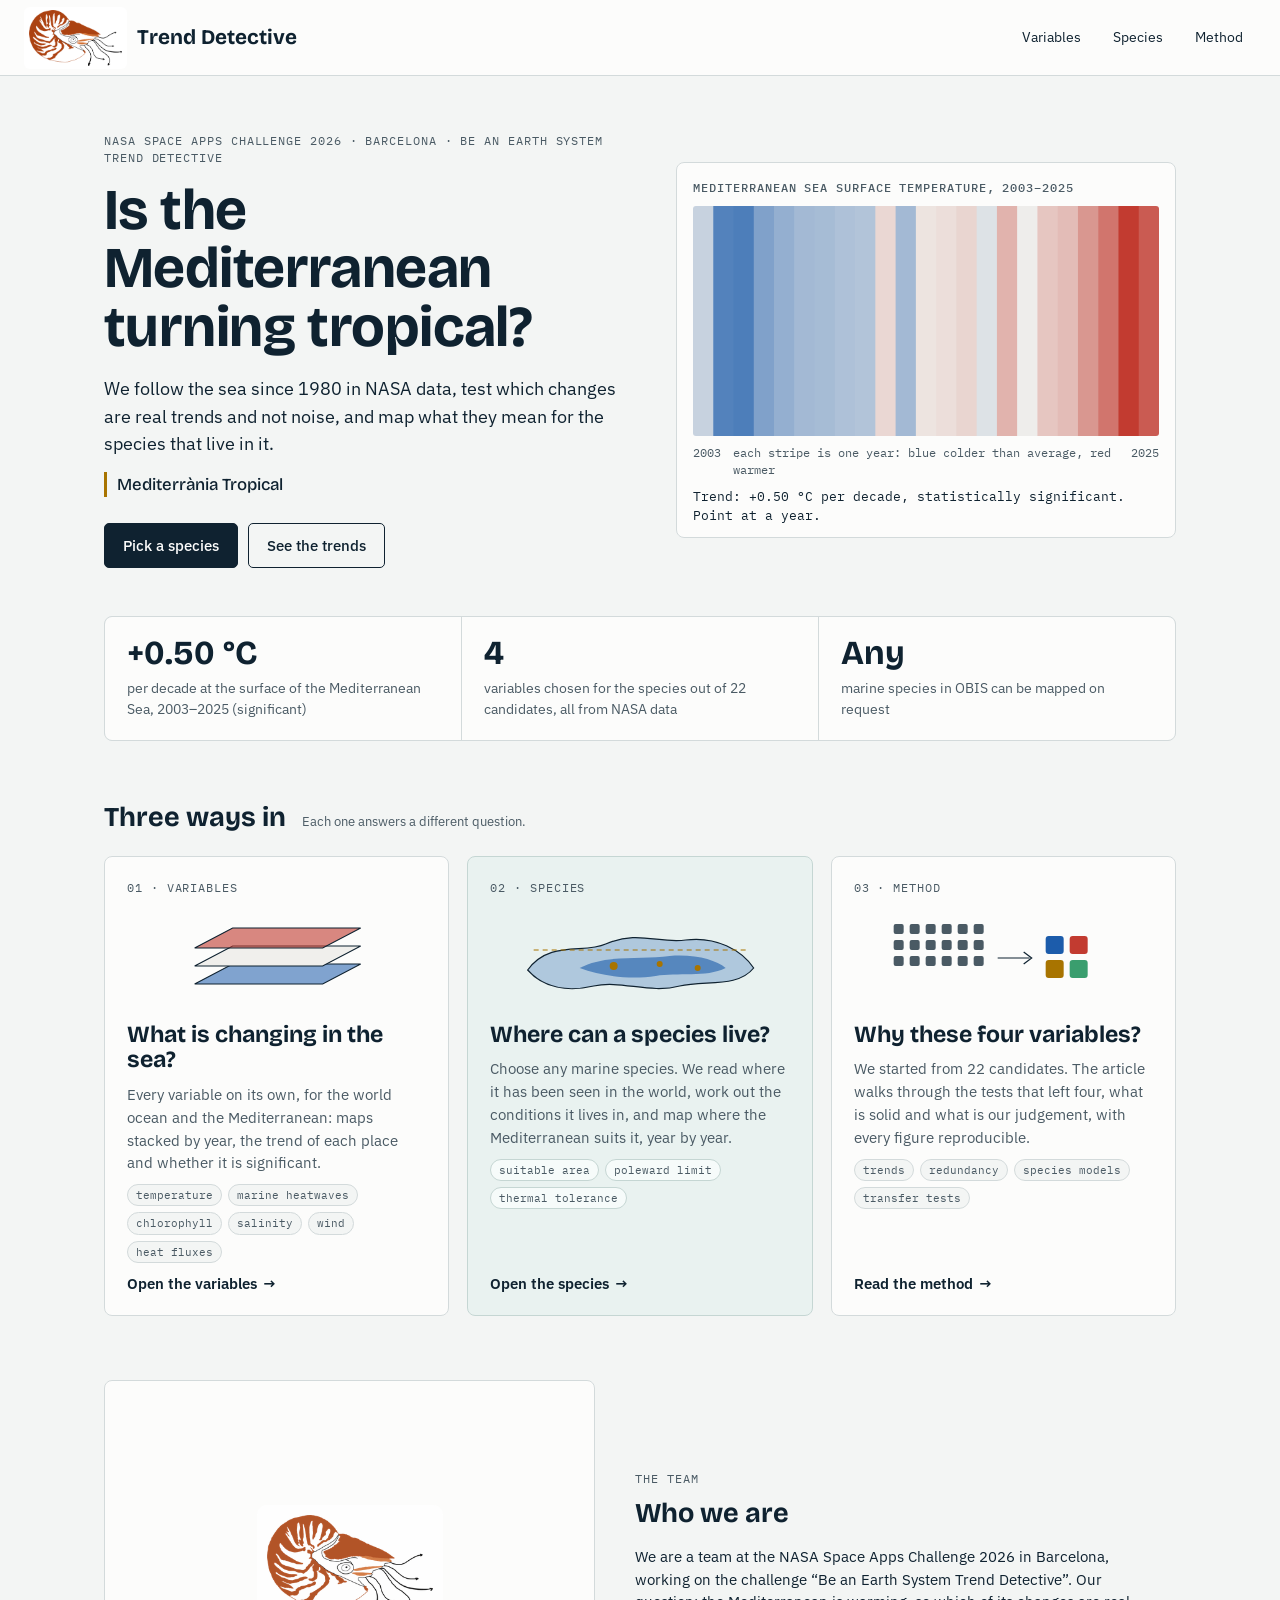
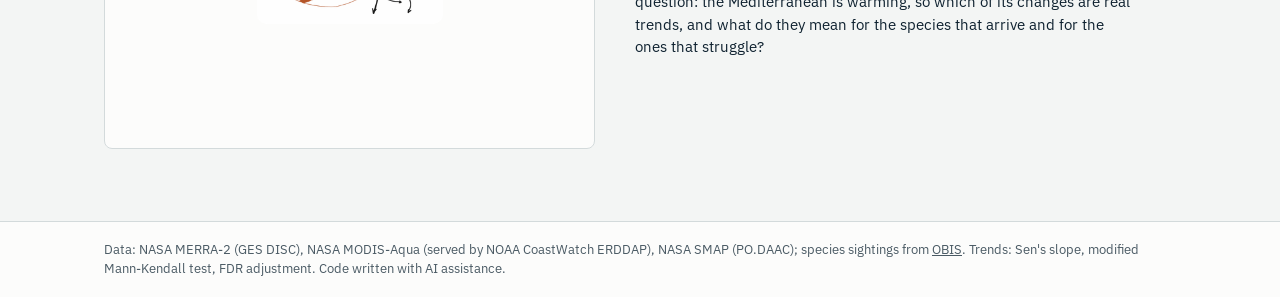
==== trend-detective/index.html @ b484ebc8 "Merge main into species-views-milos (integration of the three lines of work) - Keeps everything from" ====
<!DOCTYPE html>
<html lang="en">
<head>
<meta charset="utf-8">
<meta name="viewport" content="width=device-width, initial-scale=1">
<title>Trend Detective · Is the Mediterranean turning tropical?</title>
<meta name="description" content="How the Mediterranean Sea has changed since 1980 in NASA data, and what it means for the species that live in it. NASA Space Apps Challenge 2026, Barcelona.">
<script>
  // Old links pointed at this address for the explorer (#species, ?datos=...): send them on.
  if (location.hash === "#species" || /[?&](datos|especie)=/.test(location.search)) location.replace("explore.html" + location.search + location.hash);
</script>
<link rel="preconnect" href="https://fonts.googleapis.com">
<link href="https://fonts.googleapis.com/css2?family=Bricolage+Grotesque:opsz,wght@12..96,500;12..96,700&family=IBM+Plex+Sans:wght@400;500;600&family=IBM+Plex+Mono:wght@400;500&display=swap" rel="stylesheet">
<link rel="stylesheet" href="style.css?v=5">
<link rel="stylesheet" href="site.css?v=2">
</head>
<body class="doc">
<header class="top">
  <a class="logo" href="index.html"><img class="logo-img" src="logo.png" alt="Team logo: a nautilus"><span class="logo-name">Trend Detective</span></a>
  <nav aria-label="Sections">
    <a href="explore.html">Variables</a>
    <a href="explore.html#species">Species</a>
    <a href="method.html">Method</a>
  </nav>
</header>

<main class="wrap">
  <section class="hero">
    <div>
      <p class="kicker rise">NASA Space Apps Challenge 2026 · Barcelona · Be an Earth System Trend Detective</p>
      <h1 class="rise d1">Is the Mediterranean turning tropical?</h1>
      <p class="lead rise d2">We follow the sea since 1980 in NASA data, test which changes are real trends and not noise, and map what they mean for the species that live in it.</p>
      <p class="project rise d3">Mediterrània Tropical</p>
      <div class="cta rise d4">
        <a class="btn solid" href="explore.html#species">Pick a species</a>
        <a class="btn" href="explore.html">See the trends</a>
      </div>
    </div>
    <figure class="stripes rise d2">
      <h2 id="stripes-title">Mediterranean surface temperature, year by year</h2>
      <canvas id="stripes" aria-label="One stripe per year, coloured by how warm the Mediterranean surface was"></canvas>
      <figcaption><span id="stripes-from">&nbsp;</span><span>each stripe is one year: blue colder than average, red warmer</span><span id="stripes-to">&nbsp;</span></figcaption>
      <p class="read" id="stripes-read">&nbsp;</p>
    </figure>
  </section>

  <section class="facts" aria-label="Key numbers">
    <div class="fact-tile rise d1"><b id="fact-trend">–</b><span id="fact-trend-text">sea surface temperature</span></div>
    <div class="fact-tile rise d2"><b id="fact-vars">4</b><span id="fact-vars-text">variables chosen for the species, all from NASA data</span></div>
    <div class="fact-tile rise d3"><b id="fact-species">–</b><span id="fact-species-text">species mapped so far; ask for any other</span></div>
  </section>

  <div class="section-head"><h2>Three ways in</h2><p class="fact dim">Each one answers a different question.</p></div>
  <section class="portals">
    <a class="portal" href="explore.html">
      <span class="n">01 · VARIABLES</span>
      <svg viewBox="0 0 260 96" aria-hidden="true">
        <g fill="none" stroke="var(--ink)" stroke-width="1.2">
          <path class="layer l3" d="M48 74 L176 74 L214 54 L86 54 Z" fill="var(--neg)" fill-opacity=".55"/>
          <path class="layer l2" d="M48 56 L176 56 L214 36 L86 36 Z" fill="var(--mid)"/>
          <path class="layer l1" d="M48 38 L176 38 L214 18 L86 18 Z" fill="var(--pos)" fill-opacity=".6"/>
        </g>
      </svg>
      <h3>What is changing in the sea?</h3>
      <p>Every variable on its own, for the world ocean and the Mediterranean: maps stacked by year, the trend of each place and whether it is significant.</p>
      <ul><li>temperature</li><li>marine heatwaves</li><li>chlorophyll</li><li>salinity</li><li>wind</li><li>heat fluxes</li></ul>
      <span class="go">Open the variables</span>
    </a>
    <a class="portal species" href="explore.html#species">
      <span class="n">02 · SPECIES</span>
      <svg viewBox="0 0 260 96" aria-hidden="true">
        <path d="M18 60 C40 30 74 44 96 34 C128 20 150 34 176 30 C206 26 232 40 244 58 C228 78 196 70 170 76 C140 84 112 70 84 76 C58 82 34 78 18 60 Z" fill="var(--neg)" fill-opacity=".28" stroke="var(--ink)" stroke-width="1.2"/>
        <path d="M70 58 C96 44 132 50 160 46 C186 44 206 50 216 58 C196 68 168 62 146 66 C120 70 92 66 70 58 Z" fill="var(--neg)" fill-opacity=".6"/>
        <g fill="var(--probe)"><circle class="pulse" cx="104" cy="56" r="4"/><circle cx="150" cy="54" r="3"/><circle cx="188" cy="58" r="3"/></g>
        <path d="M24 40 L236 40" stroke="var(--probe)" stroke-width="1.2" stroke-dasharray="5 4"/>
      </svg>
      <h3>Where can a species live?</h3>
      <p>Choose any marine species. We read where it has been seen in the world, work out the conditions it lives in, and map where the Mediterranean suits it, year by year.</p>
      <ul><li>suitable area</li><li>poleward limit</li><li>thermal tolerance</li></ul>
      <span class="go">Open the species</span>
    </a>
    <a class="portal" href="method.html">
      <span class="n">03 · METHOD</span>
      <svg viewBox="0 0 260 96" aria-hidden="true">
        <g fill="var(--ink-2)">
          <g class="drop"><rect x="20" y="14" width="10" height="10" rx="2"/><rect x="36" y="14" width="10" height="10" rx="2"/><rect x="52" y="14" width="10" height="10" rx="2"/><rect x="68" y="14" width="10" height="10" rx="2"/><rect x="84" y="14" width="10" height="10" rx="2"/><rect x="100" y="14" width="10" height="10" rx="2"/>
          <rect x="20" y="30" width="10" height="10" rx="2"/><rect x="36" y="30" width="10" height="10" rx="2"/><rect x="52" y="30" width="10" height="10" rx="2"/><rect x="68" y="30" width="10" height="10" rx="2"/><rect x="84" y="30" width="10" height="10" rx="2"/><rect x="100" y="30" width="10" height="10" rx="2"/>
          <rect x="20" y="46" width="10" height="10" rx="2"/><rect x="36" y="46" width="10" height="10" rx="2"/><rect x="52" y="46" width="10" height="10" rx="2"/><rect x="68" y="46" width="10" height="10" rx="2"/><rect x="84" y="46" width="10" height="10" rx="2"/><rect x="100" y="46" width="10" height="10" rx="2"/></g>
        </g>
        <path d="M124 48 L156 48" stroke="var(--ink)" stroke-width="1.2" fill="none"/><path d="M150 42 L158 48 L150 54" stroke="var(--ink)" stroke-width="1.2" fill="none"/>
        <g><rect x="172" y="26" width="18" height="18" rx="3" fill="var(--neg)"/><rect x="196" y="26" width="18" height="18" rx="3" fill="var(--pos)"/><rect x="172" y="50" width="18" height="18" rx="3" fill="var(--probe)"/><rect x="196" y="50" width="18" height="18" rx="3" fill="#3a9e6e"/></g>
      </svg>
      <h3>Why these four variables?</h3>
      <p>We started from 22 candidates. The article walks through the tests that left four, what is solid and what is our judgement, with every figure reproducible.</p>
      <ul><li>trends</li><li>redundancy</li><li>species models</li><li>transfer tests</li></ul>
      <span class="go">Read the method</span>
    </a>
  </section>

  <section class="team" id="team">
    <div class="team-photo"><img class="mark" src="logo.png" alt=""><img class="photo" id="team-photo" alt="The team" hidden></div>
    <div>
      <p class="kicker">The team</p>
      <h2 id="team-name">Who we are</h2>
      <p id="team-intro">&nbsp;</p>
      <ul class="members" id="team-members" hidden></ul>
    </div>
  </section>
</main>

<footer class="foot"><div class="wrap">
  Data: NASA MERRA-2 (GES DISC), NASA MODIS-Aqua (served by NOAA CoastWatch ERDDAP), NASA SMAP (PO.DAAC); species sightings from <a href="https://obis.org/">OBIS</a>.
  Trends: Sen's slope, modified Mann-Kendall test, FDR adjustment. Code written with AI assistance.
</div></footer>
<div id="tip" role="status"></div>
<script src="home.js?v=1"></script>
</body>
</html>
---- trend-detective/style.css ----
/* Layout idea (from the team's sketch): three columns. Left = data choices,
   centre = visualisation options over the main view, right = graph panel that opens and closes. */
:root{
  --paper:#f3f5f4; --sheet:#fcfcfb; --ink:#0f2230; --ink-2:#4a5a64; --rule:#d3dadb;
  --probe:#a87400; --land:#d9d6cc;
  --neg:#1c5cab; --mid:#f0efec; --pos:#c23b30; --seq:#5a2d82;
  --panel-w:360px;
  --display:"Bricolage Grotesque","Arial Narrow",Arial,sans-serif;
  --body:"IBM Plex Sans",system-ui,-apple-system,"Segoe UI",sans-serif;
  --mono:"IBM Plex Mono",ui-monospace,Menlo,Consolas,monospace;
}
@media (prefers-color-scheme: dark){
  :root:not([data-theme="light"]){
    color-scheme:dark;
    --paper:#111a20; --sheet:#1a1a19; --ink:#eef1f0; --ink-2:#b4bfc3; --rule:#34424a;
    --probe:#e3ad2b; --land:#3d3f3c; --neg:#5598e7; --mid:#383835; --pos:#e8695f; --seq:#c9a3f0;
  }
}
:root[data-theme="dark"]{
  color-scheme:dark;
  --paper:#111a20; --sheet:#1a1a19; --ink:#eef1f0; --ink-2:#b4bfc3; --rule:#34424a;
  --probe:#e3ad2b; --land:#3d3f3c; --neg:#5598e7; --mid:#383835; --pos:#e8695f; --seq:#c9a3f0;
}
*{box-sizing:border-box}
html,body{height:100%}
body{margin:0;background:var(--paper);color:var(--ink);font-family:var(--body);font-size:15px;line-height:1.5}
h2{font-family:var(--mono);font-weight:500;font-size:.72rem;letter-spacing:.08em;text-transform:uppercase;color:var(--ink-2);margin:0 0 8px}
p{margin:0}
button{font:inherit;color:inherit}
button:focus-visible,canvas:focus-visible{outline:2px solid var(--probe);outline-offset:2px}
[hidden]{display:none !important}

.app{display:flex;height:100%;min-height:600px}
.work{flex:1;min-width:0;min-height:0;display:flex;flex-direction:column}
.row{position:relative;flex:1;min-height:0;display:flex}
.row.panel-closed .panel{display:none}
.row.analysis .main{flex-grow:0;opacity:0;pointer-events:none}
.row.analysis .panel{flex:1 1 var(--panel-w);border-left:0;padding:22px 28px}
.row.analysis #panel-toggle{display:none}

/* panel handle: sits on the border between the main view and the graph panel */
#panel-toggle{position:absolute;top:12px;right:var(--panel-w);transform:translateX(50%);z-index:3;width:28px;height:28px;border-radius:50%;
  border:1px solid var(--ink);background:var(--sheet);cursor:pointer;line-height:1;font-size:1.1rem;display:grid;place-items:center;padding:0 0 2px}
.row.panel-closed #panel-toggle{right:10px;transform:none}

.side{flex:0 0 250px;background:var(--sheet);border-right:1px solid var(--rule);display:flex;flex-direction:column;min-height:0}
.logo{display:flex;align-items:center;gap:10px;padding:14px 16px;border-bottom:1px solid var(--rule);height:58px}
.logo-box{font-family:var(--mono);font-size:.7rem;border:1.5px dashed var(--ink-2);color:var(--ink-2);padding:6px 8px;border-radius:4px}
.logo-name{font-family:var(--display);font-weight:700;font-size:1.1rem}
.side-body{padding:16px;display:flex;flex-direction:column;gap:20px;overflow-y:auto;min-height:0}
.flag{font-family:var(--mono);font-size:.74rem;border:1.5px dashed var(--probe);padding:6px 8px;border-radius:4px}
.fact{font-size:.92rem}.dim{color:var(--ink-2);font-size:.84rem}
#var-hint{margin-bottom:8px}
.varlist{list-style:none;margin:0;padding:0;display:flex;flex-direction:column;gap:2px}
.varlist button{width:100%;text-align:left;background:transparent;border:0;border-left:3px solid transparent;padding:6px 8px;border-radius:0 4px 4px 0;cursor:pointer;display:flex;align-items:baseline;gap:8px;font-size:.9rem}
.varlist button:hover{background:var(--paper)}
.varlist button[aria-pressed="true"]{border-left-color:var(--ink);background:var(--paper);font-weight:600}
.varlist .name{flex:1}
.varlist .unit{font-family:var(--mono);font-size:.7rem;color:var(--ink-2);font-weight:400;white-space:nowrap}
.varlist .box{display:none;flex:none;width:14px;height:14px;border:1.5px solid var(--ink);border-radius:3px;align-self:center;position:relative}
.varlist.multi .box{display:inline-block}
.varlist.multi button[aria-pressed="true"] .box{background:var(--ink)}
.varlist.multi button[aria-pressed="true"] .box::after{content:"";position:absolute;left:3.5px;top:.5px;width:4px;height:8px;border:solid var(--sheet);border-width:0 2px 2px 0;transform:rotate(45deg)}
.definitions{display:flex;flex-direction:column;gap:10px;font-size:.9rem}
.definitions b{font-weight:600}
.definitions .src{display:block;color:var(--ink-2);font-size:.8rem}

.main{flex:1 1 0;display:flex;flex-direction:column;min-width:0;min-height:0;overflow:hidden;transition:flex-grow .45s ease,opacity .25s ease}
.options{flex:none;display:flex;align-items:center;gap:16px;padding:0 16px;height:58px;border-bottom:1px solid var(--rule);background:var(--sheet)}
.options-label{font-family:var(--mono);font-size:.72rem;letter-spacing:.08em;text-transform:uppercase;color:var(--ink-2)}
.seg{display:inline-flex;border:1px solid var(--ink);border-radius:5px;overflow:hidden}
.seg button{background:transparent;border:0;padding:6px 12px;cursor:pointer;font-size:.88rem}
.seg button + button{border-left:1px solid var(--ink)}
.seg button[aria-pressed="true"]{background:var(--ink);color:var(--sheet)}
.seg.small button{padding:2px 8px;font-size:.76rem}
.ghost{background:transparent;border:1px solid var(--ink);border-radius:5px;padding:5px 10px;cursor:pointer;font-size:.84rem}
.ghost.small{padding:2px 8px;font-size:.76rem;white-space:nowrap}
.stage{position:relative;flex:1;min-height:0}
#view{position:absolute;inset:0;width:100%;height:100%;display:block;cursor:pointer;touch-action:none}
#view.flat{cursor:crosshair}
.loading{position:absolute;inset:0;display:grid;place-items:center;font-family:var(--mono);color:var(--ink-2)}
.stackbar{display:flex;align-items:center;justify-content:center;gap:12px;padding:8px 16px;border-top:1px solid var(--rule);background:var(--sheet);min-height:50px}
.stackbar #back{margin-right:8px}
.stackbar #scroll-pos{font-family:var(--mono);font-size:.84rem;min-width:110px;text-align:center}
.round{width:32px;height:32px;border-radius:50%;border:1px solid var(--ink);background:var(--sheet);cursor:pointer;font-size:.75rem;padding:0}
.round:disabled{border-color:var(--rule);color:var(--rule);cursor:default}
.legend{display:flex;flex-wrap:wrap;gap:8px 18px;align-items:center;justify-content:center;padding:8px 28px 8px 16px;border-bottom:1px solid var(--rule);background:var(--sheet);font-size:.8rem;color:var(--ink-2);min-height:42px}
.ramp{display:inline-block;width:110px;height:10px;border-radius:2px;background:linear-gradient(90deg,var(--neg),var(--mid),var(--pos));vertical-align:middle;margin:0 6px}
.sw{display:inline-block;width:14px;height:14px;vertical-align:-2px;margin-right:6px;border:1px solid var(--rule)}
.legend .br{flex-basis:100%;height:0;margin-top:-8px}
.sw.land{background:var(--land)}
.sw.nodata{background:var(--rule)}
.sw.hatch{background:repeating-linear-gradient(135deg,transparent 0 3px,var(--ink) 3px 4px)}
.sw.probe{background:var(--probe);border-color:var(--probe);border-radius:50%}

.panel{flex:0 0 var(--panel-w);background:var(--sheet);border-left:1px solid var(--rule);padding:16px 16px 16px 22px;overflow-y:auto;min-height:0;min-width:0;transition:flex-grow .45s ease}
#viz-panel{display:flex;flex-direction:column;gap:12px}
#viz-panel > *{flex:none}
.panel-head{display:flex;justify-content:space-between;align-items:flex-start;gap:10px;min-height:26px}
.panel-head h2{font-family:var(--display);font-weight:700;font-size:1.15rem;letter-spacing:0;text-transform:none;color:var(--ink);margin:0}
#single{display:flex;flex-direction:column;gap:12px}
#chart{width:100%;height:210px;display:block}
.verdict{font-size:.95rem;border-left:3px solid var(--probe);padding:2px 0 2px 10px}
#multi{display:flex;flex-direction:column;gap:14px}
.mini h3{font-family:var(--body);font-size:.9rem;font-weight:600;margin:0}
.mini canvas{width:100%;height:96px;display:block}
.mini p{font-family:var(--mono);font-size:.78rem;color:var(--ink-2)}
.allvars{border-collapse:collapse;width:100%;font-size:.84rem}
.allvars th,.allvars td{text-align:left;padding:5px 6px;border-bottom:1px solid var(--rule)}
.allvars th{font-family:var(--mono);font-weight:500;font-size:.66rem;letter-spacing:.06em;text-transform:uppercase;color:var(--ink-2)}
.allvars td.num{font-family:var(--mono);font-size:.78rem;font-variant-numeric:tabular-nums}
.allvars tbody tr{cursor:pointer}.allvars tbody tr:hover{background:var(--paper)}
.allvars tr.on td:first-child{font-weight:600}
#tip{position:fixed;pointer-events:none;background:var(--ink);color:var(--sheet);font-family:var(--mono);font-size:.74rem;padding:5px 8px;border-radius:4px;white-space:nowrap;opacity:0;transform:translate(14px,14px);z-index:5}

@media (max-width:900px){
  html,body{height:auto}
  .app,.row{flex-direction:column;height:auto}
  .side,.panel{flex:none}
  .row.analysis .main{display:none}
  .side{border-right:0;border-bottom:1px solid var(--rule)}
  .stage{height:110vw;min-height:420px;flex:none}
  .panel,.row.panel-closed .panel{display:block;border-left:0;border-top:1px solid var(--rule)}
  #panel-toggle{display:none}
}
.side-body > *{flex:none}
.panel-head h2{line-height:1.2}

/* analysis screen */
#analysis{display:grid;grid-template-columns:minmax(0,1fr) minmax(0,1.2fr);gap:28px 36px;align-items:start}
#analysis .a-head{grid-column:1/-1;display:flex;flex-wrap:wrap;align-items:baseline;gap:8px 16px}
#analysis .a-head h2{font-family:var(--display);font-weight:700;font-size:1.5rem;letter-spacing:0;text-transform:none;color:var(--ink);margin:0}
#analysis section{display:flex;flex-direction:column;gap:14px;min-width:0}
#analysis .series-head{display:flex;flex-wrap:wrap;align-items:baseline;gap:4px 12px}
#analysis .series-head h2,#analysis .series-head p{margin:0}
#analysis .series-head .note{font-size:.78rem;color:var(--ink-2)}
#analysis .forecast-band-swatch{display:inline-block;width:12px;height:12px;margin-right:6px;vertical-align:-2px;background:var(--probe);border:1px solid var(--probe);border-radius:2px}
#analysis .mini canvas{height:130px}
#analysis .note{font-size:.84rem;color:var(--ink-2);max-width:60ch}
.tablewrap{overflow-x:auto}
.corr{border-collapse:collapse;font-size:.76rem;font-family:var(--mono);font-variant-numeric:tabular-nums}
.corr th{font-weight:500;color:var(--ink-2);padding:4px 6px;text-align:center}
.corr th.rowh{text-align:left;font-family:var(--body);font-size:.82rem;color:var(--ink);white-space:nowrap;padding-right:10px}
.corr td{width:36px;min-width:36px;height:26px;text-align:center;color:var(--ink);border:2px solid var(--sheet)}
.corr td.self{color:var(--ink-2)}
.a-row{display:flex;flex-wrap:wrap;align-items:center;gap:10px}
@media (max-width:1100px){#analysis{grid-template-columns:minmax(0,1fr)}}
#analysis .allvars td:not(:first-child){white-space:nowrap}
.corr{font-size:.7rem}
.corr th.rowh{font-size:.78rem}
.logo-img{height:40px;width:auto;flex:none;background:#fff;border-radius:6px;padding:3px 5px}

/* v4: home link on the logo, change index and two-variable maps, month-by-month detail */
a.logo{color:inherit;text-decoration:none}
a.logo:hover .logo-name{text-decoration:underline;text-underline-offset:3px}
a.ghost{text-decoration:none;color:inherit;display:inline-block}
.nav-method{margin-left:auto}
.ramp.seq{background:linear-gradient(90deg,var(--mid),var(--seq))}
.bi-wrap{display:inline-grid;grid-template-columns:auto auto;grid-template-rows:auto auto;gap:2px 6px;align-items:center;font-family:var(--mono);font-size:.68rem}
.bi{display:inline-grid;grid-template-columns:repeat(3,16px);grid-template-rows:repeat(3,12px);gap:1px}
.bi i{display:block;border:1px solid var(--rule)}
.bi-y{writing-mode:vertical-rl;transform:rotate(180deg);text-align:center;max-height:60px;overflow:hidden;text-overflow:ellipsis;white-space:nowrap}
.bi-x{grid-column:2;max-width:170px;overflow:hidden;text-overflow:ellipsis;white-space:nowrap}
#monthly{display:flex;flex-direction:column;gap:8px}
#months{width:100%;height:120px;display:block}
#analysis .note a,.note a,.fact a{color:inherit}
@media (max-width:1250px){.nav-method{display:none}}
.seg{flex:none}.seg button{white-space:nowrap}
.options{overflow-x:auto}
.bi{vertical-align:middle}
.side-links a{color:inherit}
---- trend-detective/site.css ----
/* Start page (index.html) and method article (method.html). Same tokens, fonts and controls as the
   explorer (style.css); these pages scroll like a normal document. */
html,body{height:auto}
body.doc{min-height:100vh;display:flex;flex-direction:column}
.top{display:flex;align-items:center;gap:20px;padding:0 24px;height:58px;background:var(--sheet);border-bottom:1px solid var(--rule);position:sticky;top:0;z-index:4}
.top .logo{padding:0;border:0;height:auto}
.top{height:76px}
.top .logo-img{height:62px}
.top .logo-name{font-size:1.3rem}
.top nav{margin-left:auto;display:flex;gap:6px;flex-wrap:wrap}
.top nav a{font-size:.88rem;color:inherit;text-decoration:none;padding:6px 12px;border:1px solid transparent;border-radius:5px}
.top nav a:hover{border-color:var(--ink)}
.top nav a[aria-current="page"]{background:var(--ink);color:var(--sheet)}
.wrap{width:100%;max-width:1120px;margin:0 auto;padding:0 24px}
.kicker{font-family:var(--mono);font-size:.72rem;letter-spacing:.08em;text-transform:uppercase;color:var(--ink-2)}
a:focus-visible{outline:2px solid var(--probe);outline-offset:2px}

/* hero */
.hero{padding:56px 0 40px;display:grid;grid-template-columns:minmax(0,1.05fr) minmax(0,1fr);gap:48px;align-items:center}
.hero h1{font-family:var(--display);font-weight:700;font-size:clamp(2.2rem,4.6vw,3.6rem);line-height:1.02;letter-spacing:-.01em;margin:14px 0 18px;text-wrap:balance}
.hero .project{font-family:var(--display);font-weight:500;font-size:1.05rem;border-left:3px solid var(--probe);padding-left:10px;margin-top:14px}
.lead{font-size:1.12rem;line-height:1.55;color:var(--ink);max-width:52ch}
.cta{display:flex;gap:10px;flex-wrap:wrap;margin-top:26px}
.btn{font-family:var(--body);font-size:.95rem;font-weight:500;padding:10px 18px;border:1px solid var(--ink);border-radius:5px;text-decoration:none;color:var(--ink);background:transparent;transition:transform .15s ease,background-color .15s ease}
.btn.solid{background:var(--ink);color:var(--sheet)}
.btn:hover{transform:translateY(-2px)}
.stripes{margin:0;background:var(--sheet);border:1px solid var(--rule);border-radius:8px;padding:16px 16px 12px}
.stripes h2{margin-bottom:10px}
#stripes{width:100%;height:230px;display:block;border-radius:3px;cursor:crosshair}
.stripes figcaption{display:flex;justify-content:space-between;gap:12px;font-family:var(--mono);font-size:.72rem;color:var(--ink-2);margin-top:8px}
.stripes .read{min-height:1.5em;font-family:var(--mono);font-size:.8rem;margin-top:8px}

/* fact tiles */
.facts{display:grid;grid-template-columns:repeat(3,minmax(0,1fr));gap:1px;background:var(--rule);border:1px solid var(--rule);border-radius:8px;overflow:hidden;margin:8px 0 56px}
.fact-tile{background:var(--sheet);padding:20px 22px;display:flex;flex-direction:column;gap:6px}
.fact-tile b{font-family:var(--display);font-weight:700;font-size:2.1rem;line-height:1;font-variant-numeric:tabular-nums}
.fact-tile span{font-size:.9rem;color:var(--ink-2)}

/* portals */
.section-head{display:flex;align-items:baseline;gap:16px;margin-bottom:18px}
.section-head h2{font-family:var(--display);font-weight:700;font-size:1.7rem;letter-spacing:0;text-transform:none;color:var(--ink);margin:0}
.portals{display:grid;grid-template-columns:repeat(3,minmax(0,1fr));gap:18px;margin-bottom:64px}
.portal{position:relative;display:flex;flex-direction:column;gap:10px;padding:22px 22px 20px;background:var(--sheet);border:1px solid var(--rule);border-radius:8px;color:inherit;text-decoration:none;
  transition:transform .2s ease,border-color .2s ease,box-shadow .2s ease;min-height:300px}
.portal:hover,.portal:focus-visible{transform:translateY(-4px);border-color:var(--ink);box-shadow:0 10px 0 -6px var(--ink)}
.portal .n{font-family:var(--mono);font-size:.72rem;letter-spacing:.08em;color:var(--ink-2)}
.portal h3{font-family:var(--display);font-weight:700;font-size:1.45rem;margin:0;line-height:1.1}
.portal p{font-size:.95rem;color:var(--ink-2)}
.portal .go{margin-top:auto;font-weight:600;font-size:.92rem;display:flex;align-items:center;gap:6px}
.portal .go::after{content:"→";transition:transform .2s ease}
.portal:hover .go::after{transform:translateX(5px)}
.portal svg{width:100%;height:96px;display:block;margin:4px 0 6px}
.portal.species{background:#e9f2f0;border-color:#c5d6d3}        /* the tint of the species portal */
.portal ul{margin:0;padding:0;list-style:none;display:flex;flex-wrap:wrap;gap:6px}
.portal li{font-family:var(--mono);font-size:.68rem;border:1px solid var(--rule);border-radius:99px;padding:2px 8px;color:var(--ink-2);background:var(--paper)}
.portal.species li{background:#f6fbfa;border-color:#c5d6d3}
@media (prefers-color-scheme: dark){ :root:not([data-theme="light"]) .portal.species{background:#0d1d1e;border-color:#2b4244} :root:not([data-theme="light"]) .portal.species li{background:#132223;border-color:#2b4244} }

/* layers of the first card slide apart on hover */
.portal .layer{transition:transform .35s ease}
.portal:hover .l1{transform:translateY(-7px)} .portal:hover .l3{transform:translateY(7px)}
.portal .pulse{transform-origin:center;transform-box:fill-box}
.portal:hover .pulse{animation:pulse 1.2s ease-in-out infinite}
@keyframes pulse{50%{transform:scale(1.6);opacity:.5}}
.portal .drop{transition:transform .35s ease,opacity .35s ease}
.portal:hover .drop{transform:translateY(8px);opacity:.25}

/* team */
.team{display:grid;grid-template-columns:minmax(0,1fr) minmax(0,1.1fr);gap:40px;align-items:center;margin-bottom:72px}
.team-photo{position:relative;aspect-ratio:4/3;border:1px solid var(--rule);border-radius:8px;overflow:hidden;background:var(--sheet);display:grid;place-items:center}
.team-photo img.photo{position:absolute;inset:0;width:100%;height:100%;object-fit:cover}
.team-photo img.mark{width:38%;opacity:.9;background:#fff;border-radius:10px;padding:10px}
.team h2{font-family:var(--display);font-weight:700;font-size:1.7rem;letter-spacing:0;text-transform:none;color:var(--ink);margin:6px 0 12px}
.team p{max-width:56ch}
.members{list-style:none;margin:18px 0 0;padding:0;display:grid;grid-template-columns:repeat(2,minmax(0,1fr));gap:8px 24px}
.members li{border-top:1px solid var(--rule);padding-top:8px;font-size:.95rem}
.members span{display:block;color:var(--ink-2);font-size:.82rem}

.foot{margin-top:auto;border-top:1px solid var(--rule);background:var(--sheet);padding:18px 0;font-size:.82rem;color:var(--ink-2)}
.foot a{color:inherit}

/* entrance: one short staggered rise */
.rise{opacity:0;transform:translateY(14px);animation:rise .6s ease forwards}
.rise.d1{animation-delay:.08s}.rise.d2{animation-delay:.16s}.rise.d3{animation-delay:.24s}.rise.d4{animation-delay:.32s}
@keyframes rise{to{opacity:1;transform:none}}
@media (prefers-reduced-motion: reduce){.rise{animation:none;opacity:1;transform:none}.portal,.btn,.portal *{transition:none!important;animation:none!important}}

/* method article */
.article-head{padding:44px 0 8px}
.article-head h1{font-family:var(--display);font-weight:700;font-size:clamp(2rem,4vw,3rem);line-height:1.05;margin:10px 0 14px}
.chosen{display:grid;grid-template-columns:repeat(4,minmax(0,1fr));gap:1px;background:var(--rule);border:1px solid var(--rule);border-radius:8px;overflow:hidden;margin:22px 0 8px}
.chosen div{background:var(--sheet);padding:16px 18px;display:flex;flex-direction:column;gap:4px}
.chosen .src{font-family:var(--mono);font-size:.66rem;letter-spacing:.06em;text-transform:uppercase;color:var(--ink-2)}
.chosen b{font-family:var(--display);font-size:1.08rem;line-height:1.15}
.chosen .num{font-family:var(--mono);font-size:.84rem}
.chosen .why{font-size:.82rem;color:var(--ink-2)}
.funnel{font-family:var(--mono);font-size:.8rem;color:var(--ink-2);margin-top:10px}
.layout{display:grid;grid-template-columns:220px minmax(0,1fr);gap:48px;padding:28px 0 72px;align-items:start}
.toc{position:sticky;top:78px;display:flex;flex-direction:column;gap:2px;font-size:.86rem;max-height:calc(100vh - 100px);overflow:auto}
.toc a{color:var(--ink-2);text-decoration:none;padding:4px 8px;border-left:2px solid var(--rule)}
.toc a.sub{padding-left:20px;font-size:.8rem}
.toc a:hover,.toc a.on{color:var(--ink);border-left-color:var(--ink)}
.prose{max-width:74ch;font-size:1.02rem;line-height:1.65}
.prose h1{display:none}
.prose h2{font-family:var(--display);font-weight:700;font-size:1.6rem;letter-spacing:0;text-transform:none;color:var(--ink);margin:44px 0 12px;scroll-margin-top:76px}
.prose h3{font-family:var(--display);font-weight:700;font-size:1.2rem;margin:32px 0 8px;scroll-margin-top:76px}
.prose p{margin:0 0 14px}
.prose ul,.prose ol{margin:0 0 14px;padding-left:22px}
.prose li{margin-bottom:6px}
.prose a{color:inherit;text-underline-offset:3px}
.prose code{font-family:var(--mono);font-size:.86em;background:var(--sheet);border:1px solid var(--rule);border-radius:3px;padding:0 4px}
.prose pre{background:var(--sheet);border:1px solid var(--rule);border-radius:6px;padding:12px 14px;overflow:auto;margin:0 0 14px}
.prose pre code{border:0;padding:0;background:none}
.prose figure{margin:20px 0 22px}
.prose figure img{width:100%;height:auto;display:block;border:1px solid var(--rule);border-radius:6px;background:#fff}
.prose figcaption{font-family:var(--mono);font-size:.74rem;color:var(--ink-2);margin-top:6px}
.prose .tablewrap{margin:0 0 18px;border:1px solid var(--rule);border-radius:6px;background:var(--sheet)}
.prose table{border-collapse:collapse;width:100%;font-size:.86rem;line-height:1.45}
.prose th,.prose td{text-align:left;vertical-align:top;padding:8px 10px;border-bottom:1px solid var(--rule)}
.prose tr:last-child td{border-bottom:0}
.prose th{font-family:var(--mono);font-weight:500;font-size:.66rem;letter-spacing:.06em;text-transform:uppercase;color:var(--ink-2)}

@media (max-width:900px){
  .hero,.team,.layout{grid-template-columns:minmax(0,1fr);gap:28px}
  .hero{padding-top:32px}
  .facts,.portals{grid-template-columns:minmax(0,1fr)}
  .chosen{grid-template-columns:repeat(2,minmax(0,1fr))}
  .toc{position:static;max-height:none;flex-direction:row;flex-wrap:wrap}
  .toc a.sub{display:none}
  .top nav a{padding:6px 8px}
  .portal{min-height:0}
}
@media (max-width:520px){.top{padding:0 12px;gap:8px}.top .logo-name{display:none}.top nav a{padding:6px 7px;font-size:.84rem}.section-head{flex-direction:column;gap:4px}}
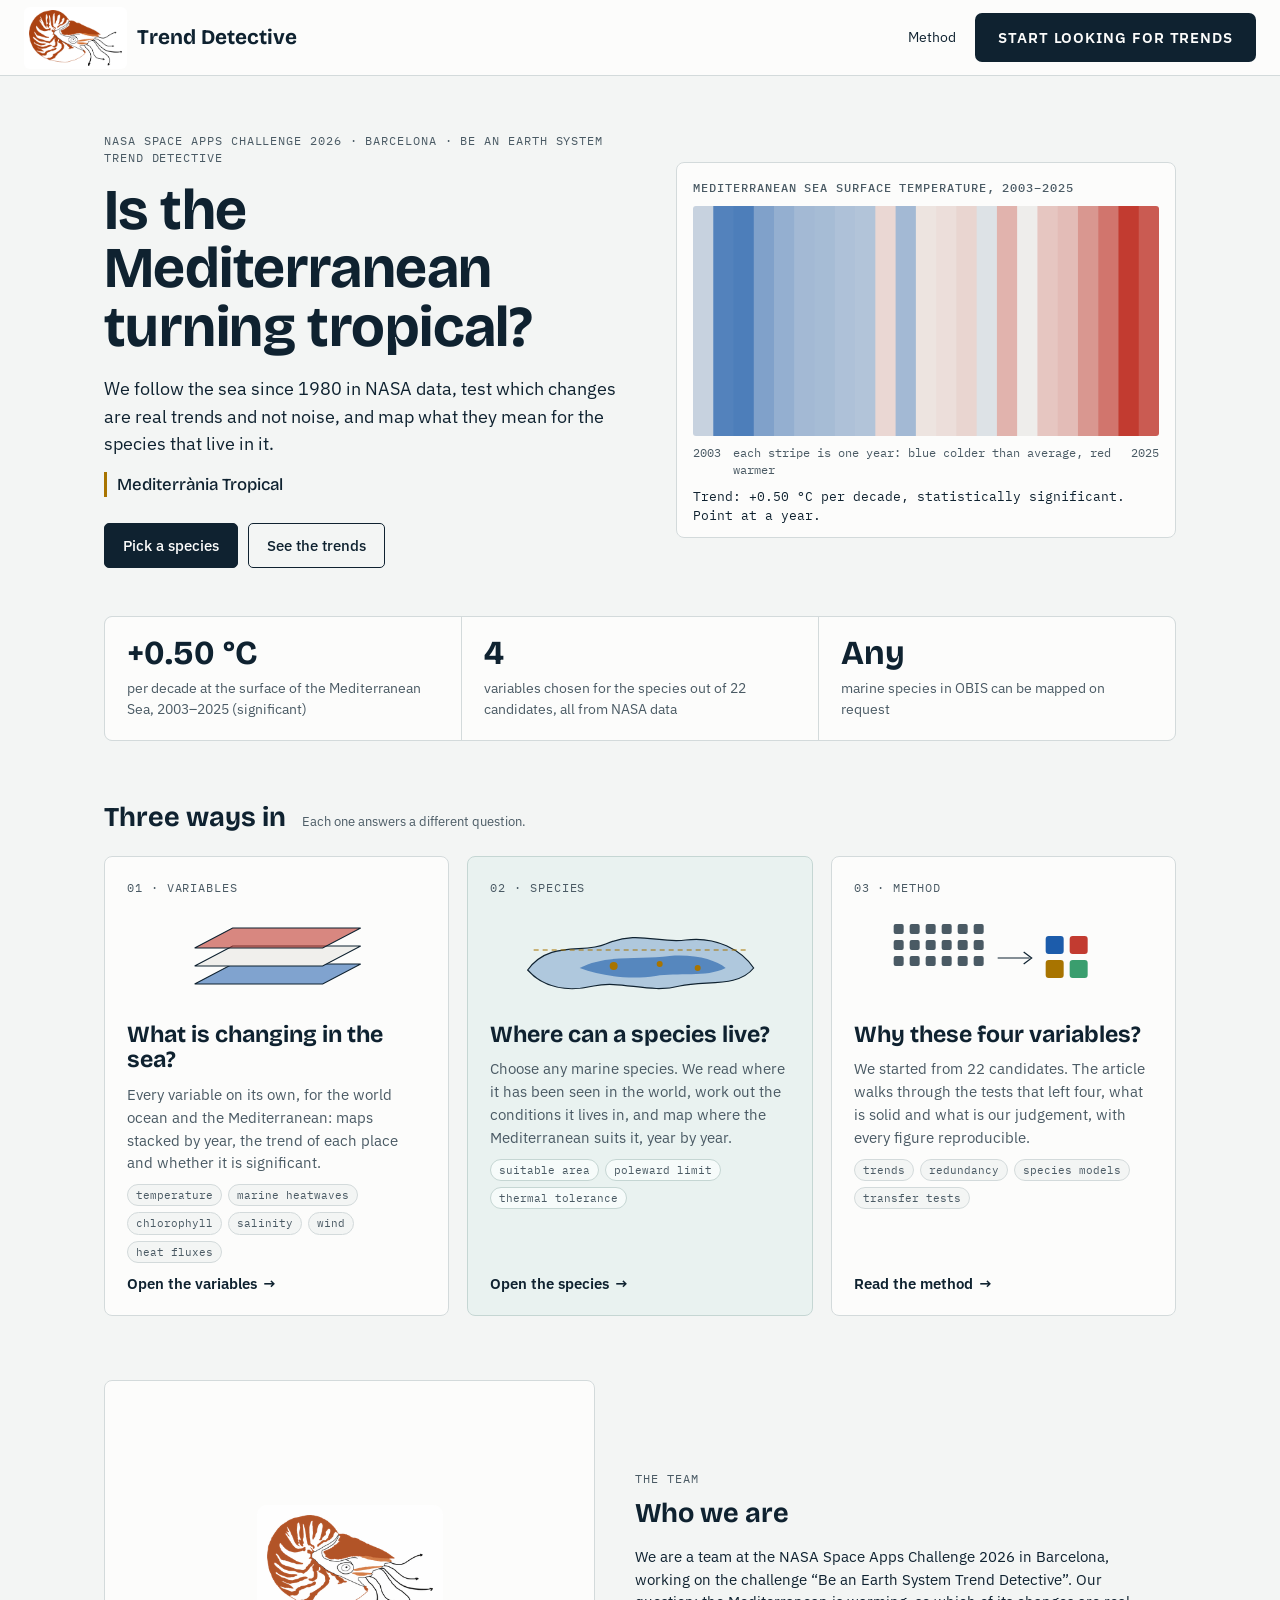
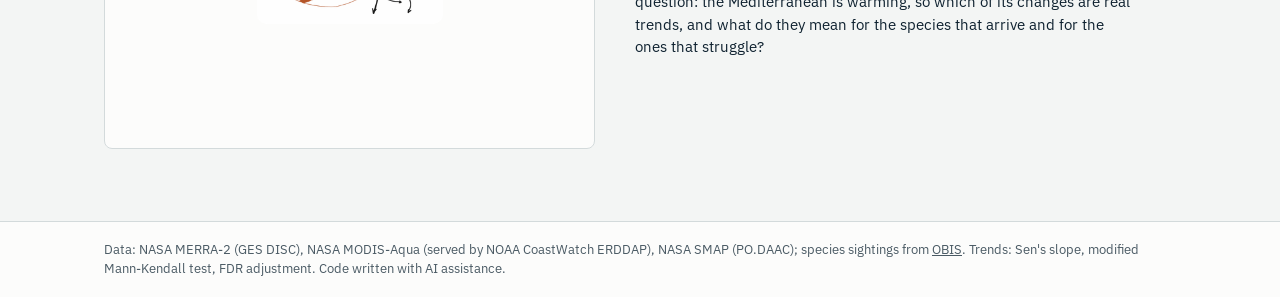
==== commit 1e4a6784: "Start page: one big START LOOKING FOR TRENDS button in the top bar; species: Now x trend removed; tr" ====
--- a/trend-detective/index.html
+++ b/trend-detective/index.html
@@ -11,16 +11,15 @@
 </script>
 <link rel="preconnect" href="https://fonts.googleapis.com">
 <link href="https://fonts.googleapis.com/css2?family=Bricolage+Grotesque:opsz,wght@12..96,500;12..96,700&family=IBM+Plex+Sans:wght@400;500;600&family=IBM+Plex+Mono:wght@400;500&display=swap" rel="stylesheet">
-<link rel="stylesheet" href="style.css?v=5">
-<link rel="stylesheet" href="site.css?v=2">
+<link rel="stylesheet" href="style.css?v=4">
+<link rel="stylesheet" href="site.css?v=3">
 </head>
 <body class="doc">
 <header class="top">
   <a class="logo" href="index.html"><img class="logo-img" src="logo.png" alt="Team logo: a nautilus"><span class="logo-name">Trend Detective</span></a>
   <nav aria-label="Sections">
-    <a href="explore.html">Variables</a>
-    <a href="explore.html#species">Species</a>
     <a href="method.html">Method</a>
+    <a class="start" href="explore.html">Start looking for trends</a>
   </nav>
 </header>
 
@@ -113,6 +112,6 @@
   Trends: Sen's slope, modified Mann-Kendall test, FDR adjustment. Code written with AI assistance.
 </div></footer>
 <div id="tip" role="status"></div>
-<script src="home.js?v=1"></script>
+<script src="home.js?v=2"></script>
 </body>
 </html>
--- a/trend-detective/site.css
+++ b/trend-detective/site.css
@@ -131,3 +131,8 @@
   .portal{min-height:0}
 }
 @media (max-width:520px){.top{padding:0 12px;gap:8px}.top .logo-name{display:none}.top nav a{padding:6px 7px;font-size:.84rem}.section-head{flex-direction:column;gap:4px}}
+/* Start page: one big button into the explorer. */
+.top nav{align-items:center}
+.top nav a.start{background:var(--ink);color:var(--sheet);text-transform:uppercase;letter-spacing:.06em;font-weight:600;font-size:.95rem;padding:12px 22px;border-radius:7px}
+.top nav a.start:hover{background:#0e6f6a;border-color:#0e6f6a}
+@media (max-width:520px){.top nav a.start{padding:8px 12px;font-size:.78rem}}
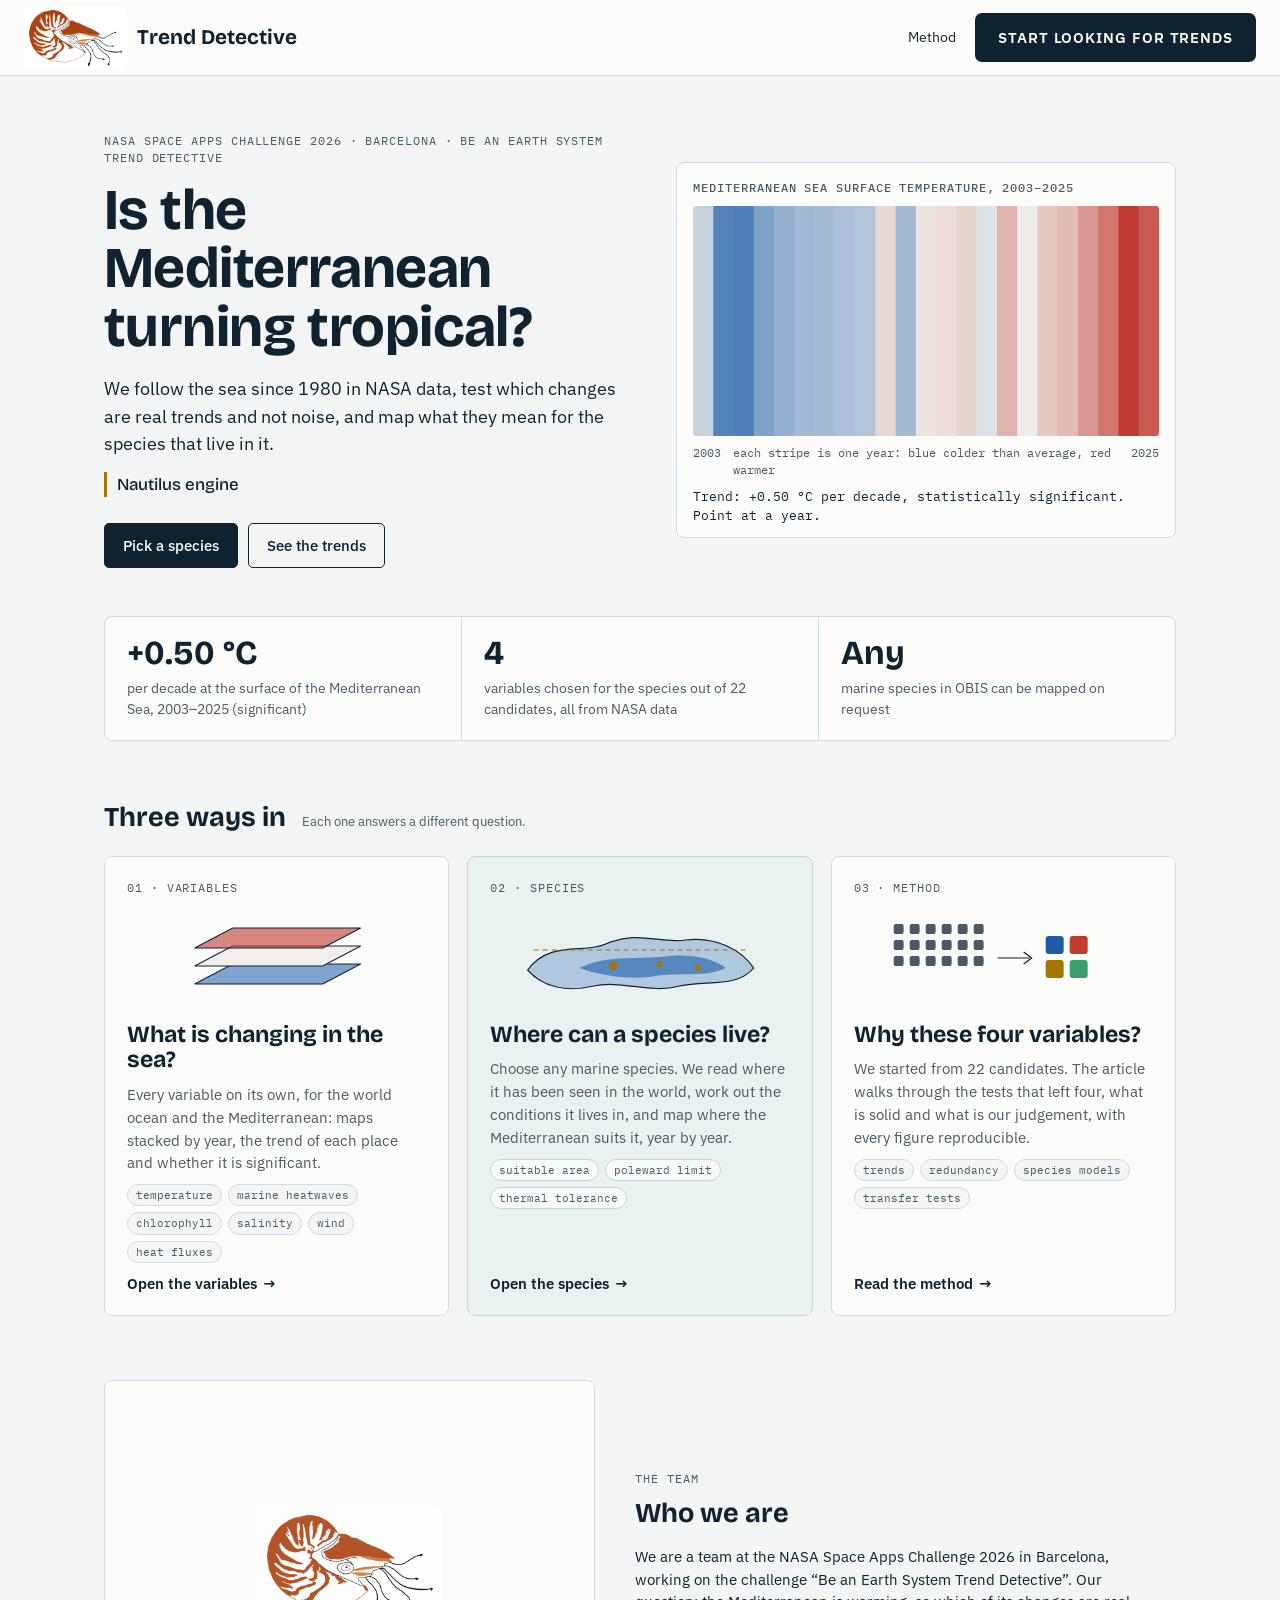
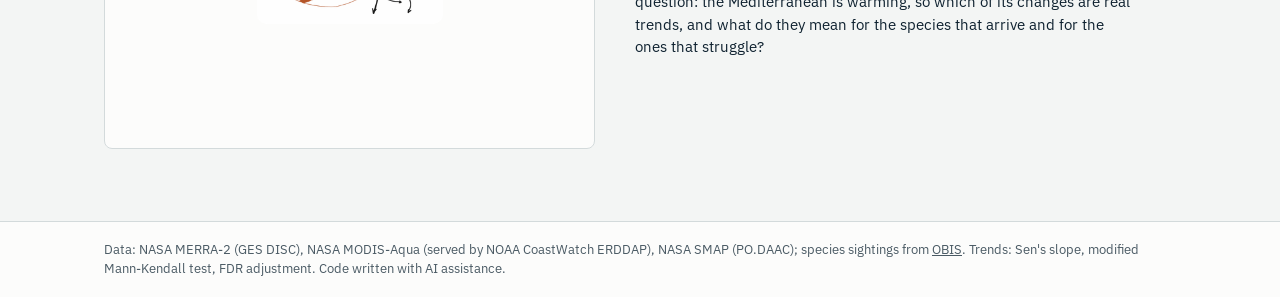
==== commit e78b3eb8: "Species: wheel scrolls the stack, up/down year buttons, all four variables (2003-) by default; start" ====
--- a/trend-detective/index.html
+++ b/trend-detective/index.html
@@ -29,7 +29,7 @@
       <p class="kicker rise">NASA Space Apps Challenge 2026 · Barcelona · Be an Earth System Trend Detective</p>
       <h1 class="rise d1">Is the Mediterranean turning tropical?</h1>
       <p class="lead rise d2">We follow the sea since 1980 in NASA data, test which changes are real trends and not noise, and map what they mean for the species that live in it.</p>
-      <p class="project rise d3">Mediterrània Tropical</p>
+      <p class="project rise d3">Nautilus engine</p>
       <div class="cta rise d4">
         <a class="btn solid" href="explore.html#species">Pick a species</a>
         <a class="btn" href="explore.html">See the trends</a>
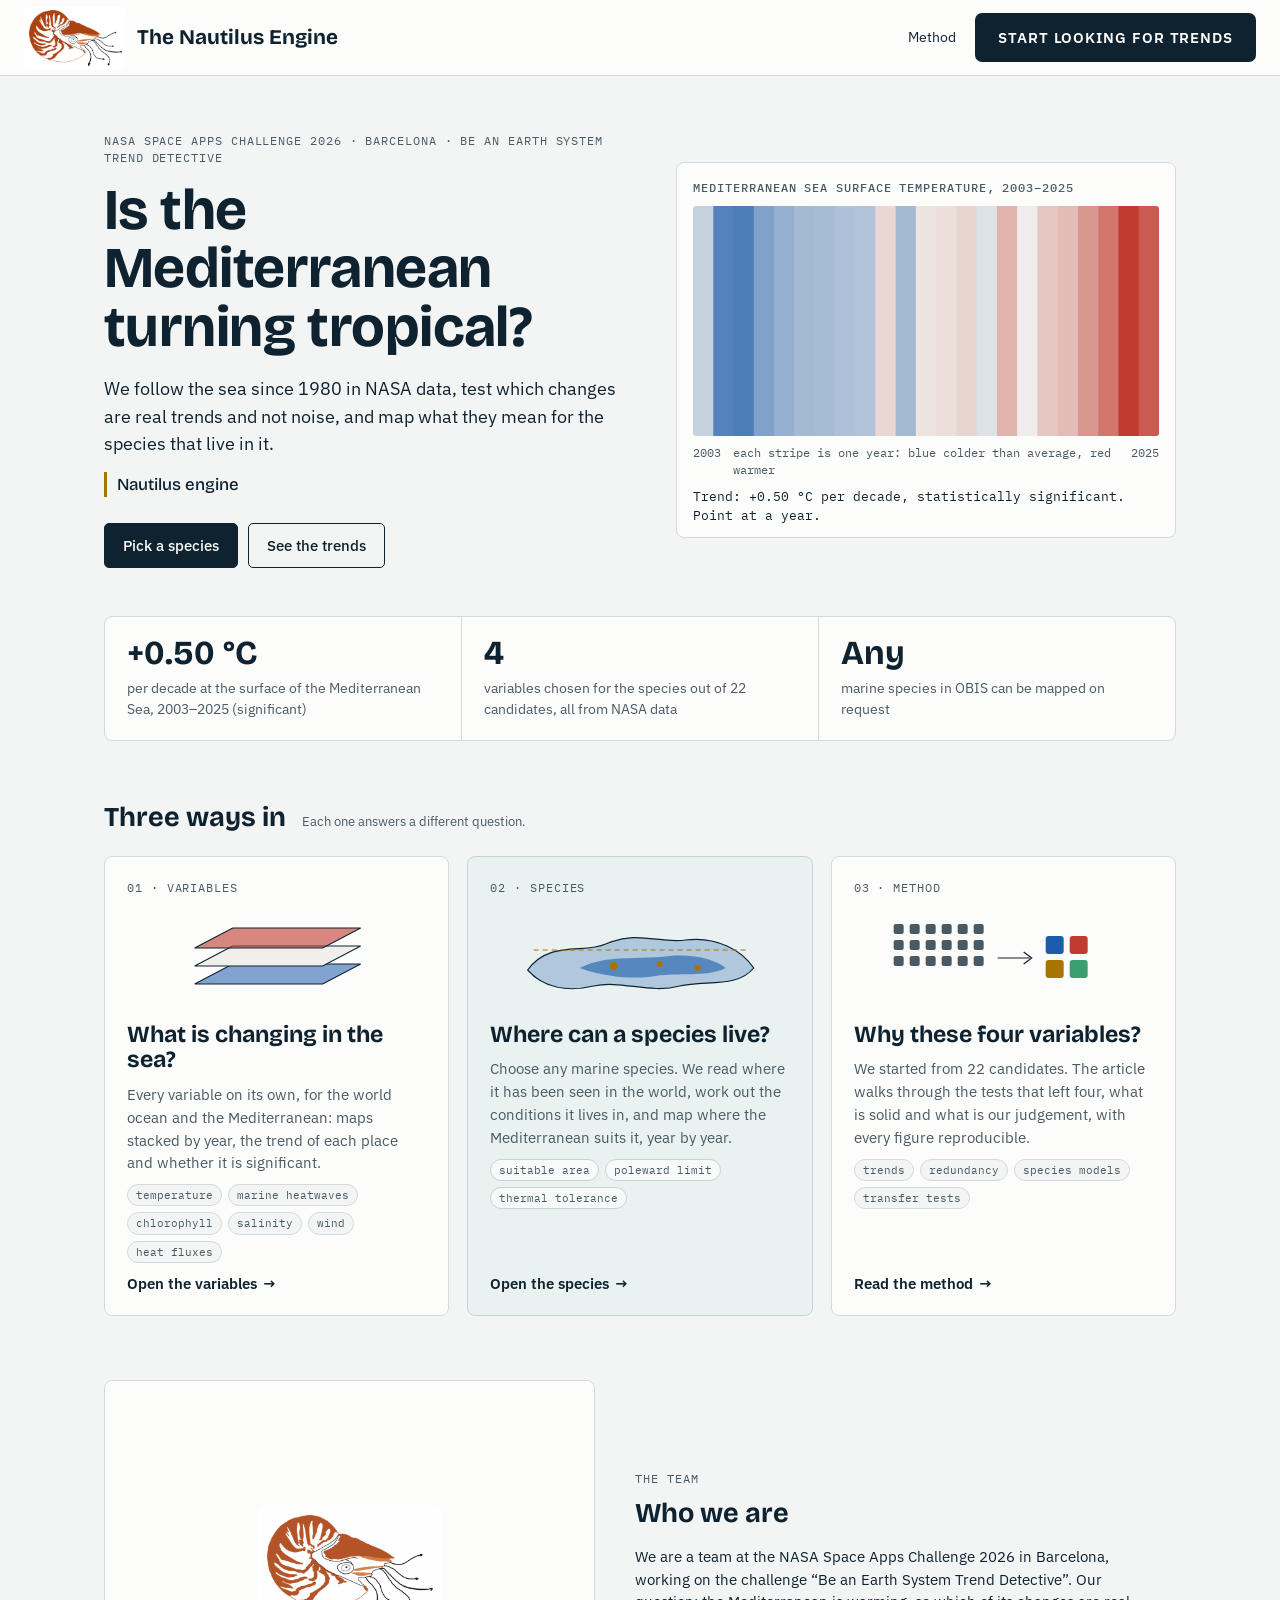
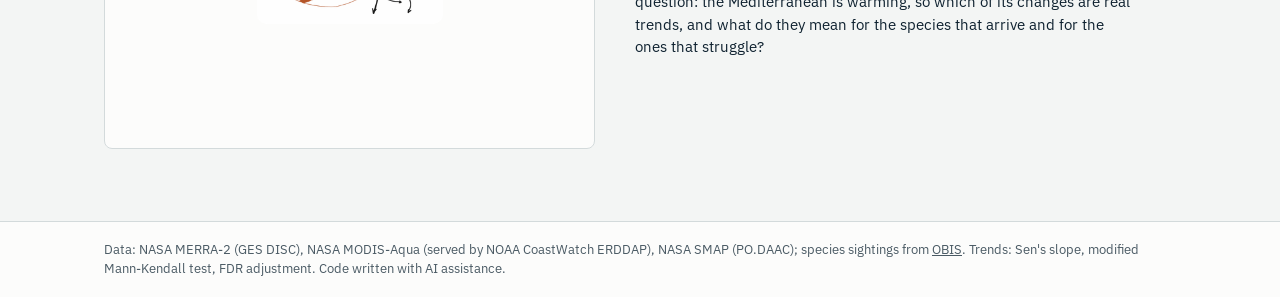
==== commit 4873e09d: "Species: suitable area as a scatter plot with a fitted axis (no bars); species errors in plain Engli" ====
--- a/trend-detective/index.html
+++ b/trend-detective/index.html
@@ -3,7 +3,7 @@
 <head>
 <meta charset="utf-8">
 <meta name="viewport" content="width=device-width, initial-scale=1">
-<title>Trend Detective · Is the Mediterranean turning tropical?</title>
+<title>The Nautilus Engine · Is the Mediterranean turning tropical?</title>
 <meta name="description" content="How the Mediterranean Sea has changed since 1980 in NASA data, and what it means for the species that live in it. NASA Space Apps Challenge 2026, Barcelona.">
 <script>
   // Old links pointed at this address for the explorer (#species, ?datos=...): send them on.
@@ -11,12 +11,12 @@
 </script>
 <link rel="preconnect" href="https://fonts.googleapis.com">
 <link href="https://fonts.googleapis.com/css2?family=Bricolage+Grotesque:opsz,wght@12..96,500;12..96,700&family=IBM+Plex+Sans:wght@400;500;600&family=IBM+Plex+Mono:wght@400;500&display=swap" rel="stylesheet">
-<link rel="stylesheet" href="style.css?v=4">
+<link rel="stylesheet" href="style.css?v=5">
 <link rel="stylesheet" href="site.css?v=3">
 </head>
 <body class="doc">
 <header class="top">
-  <a class="logo" href="index.html"><img class="logo-img" src="logo.png" alt="Team logo: a nautilus"><span class="logo-name">Trend Detective</span></a>
+  <a class="logo" href="index.html"><img class="logo-img" src="logo.png" alt="Team logo: a nautilus"><span class="logo-name">The Nautilus Engine</span></a>
   <nav aria-label="Sections">
     <a href="method.html">Method</a>
     <a class="start" href="explore.html">Start looking for trends</a>
@@ -112,6 +112,6 @@
   Trends: Sen's slope, modified Mann-Kendall test, FDR adjustment. Code written with AI assistance.
 </div></footer>
 <div id="tip" role="status"></div>
-<script src="home.js?v=2"></script>
+<script src="home.js?v=3"></script>
 </body>
 </html>
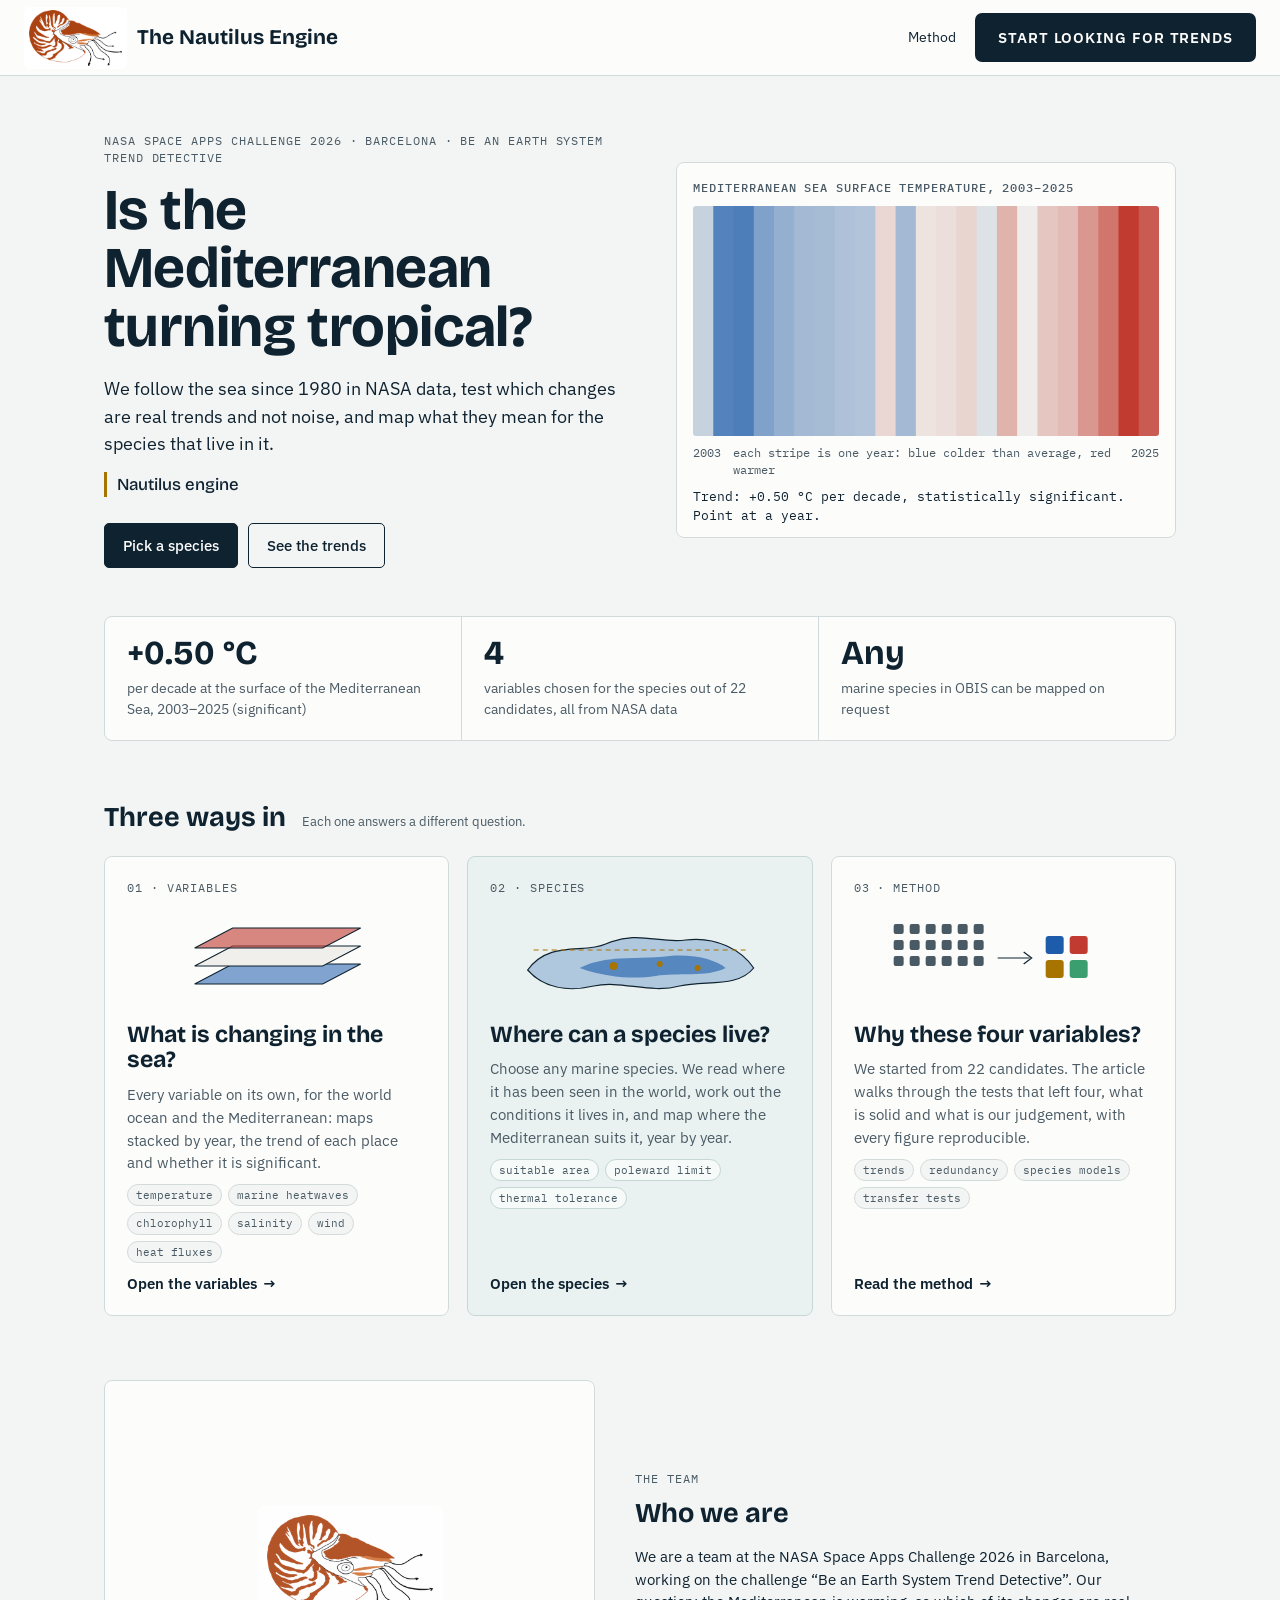
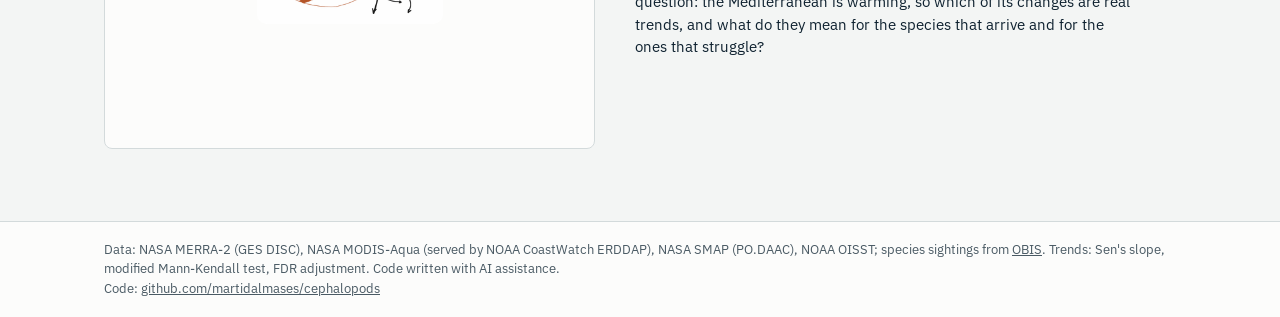
==== commit 822738e7: "GitHub link at the bottom of every page (footers; explorer sidebars); NOAA OISST in the start page d" ====
--- a/trend-detective/index.html
+++ b/trend-detective/index.html
@@ -108,8 +108,9 @@
 </main>
 
 <footer class="foot"><div class="wrap">
-  Data: NASA MERRA-2 (GES DISC), NASA MODIS-Aqua (served by NOAA CoastWatch ERDDAP), NASA SMAP (PO.DAAC); species sightings from <a href="https://obis.org/">OBIS</a>.
+  Data: NASA MERRA-2 (GES DISC), NASA MODIS-Aqua (served by NOAA CoastWatch ERDDAP), NASA SMAP (PO.DAAC), NOAA OISST; species sightings from <a href="https://obis.org/">OBIS</a>.
   Trends: Sen's slope, modified Mann-Kendall test, FDR adjustment. Code written with AI assistance.
+  <br>Code: <a href="https://github.com/martidalmases/cephalopods">github.com/martidalmases/cephalopods</a>
 </div></footer>
 <div id="tip" role="status"></div>
 <script src="home.js?v=3"></script>
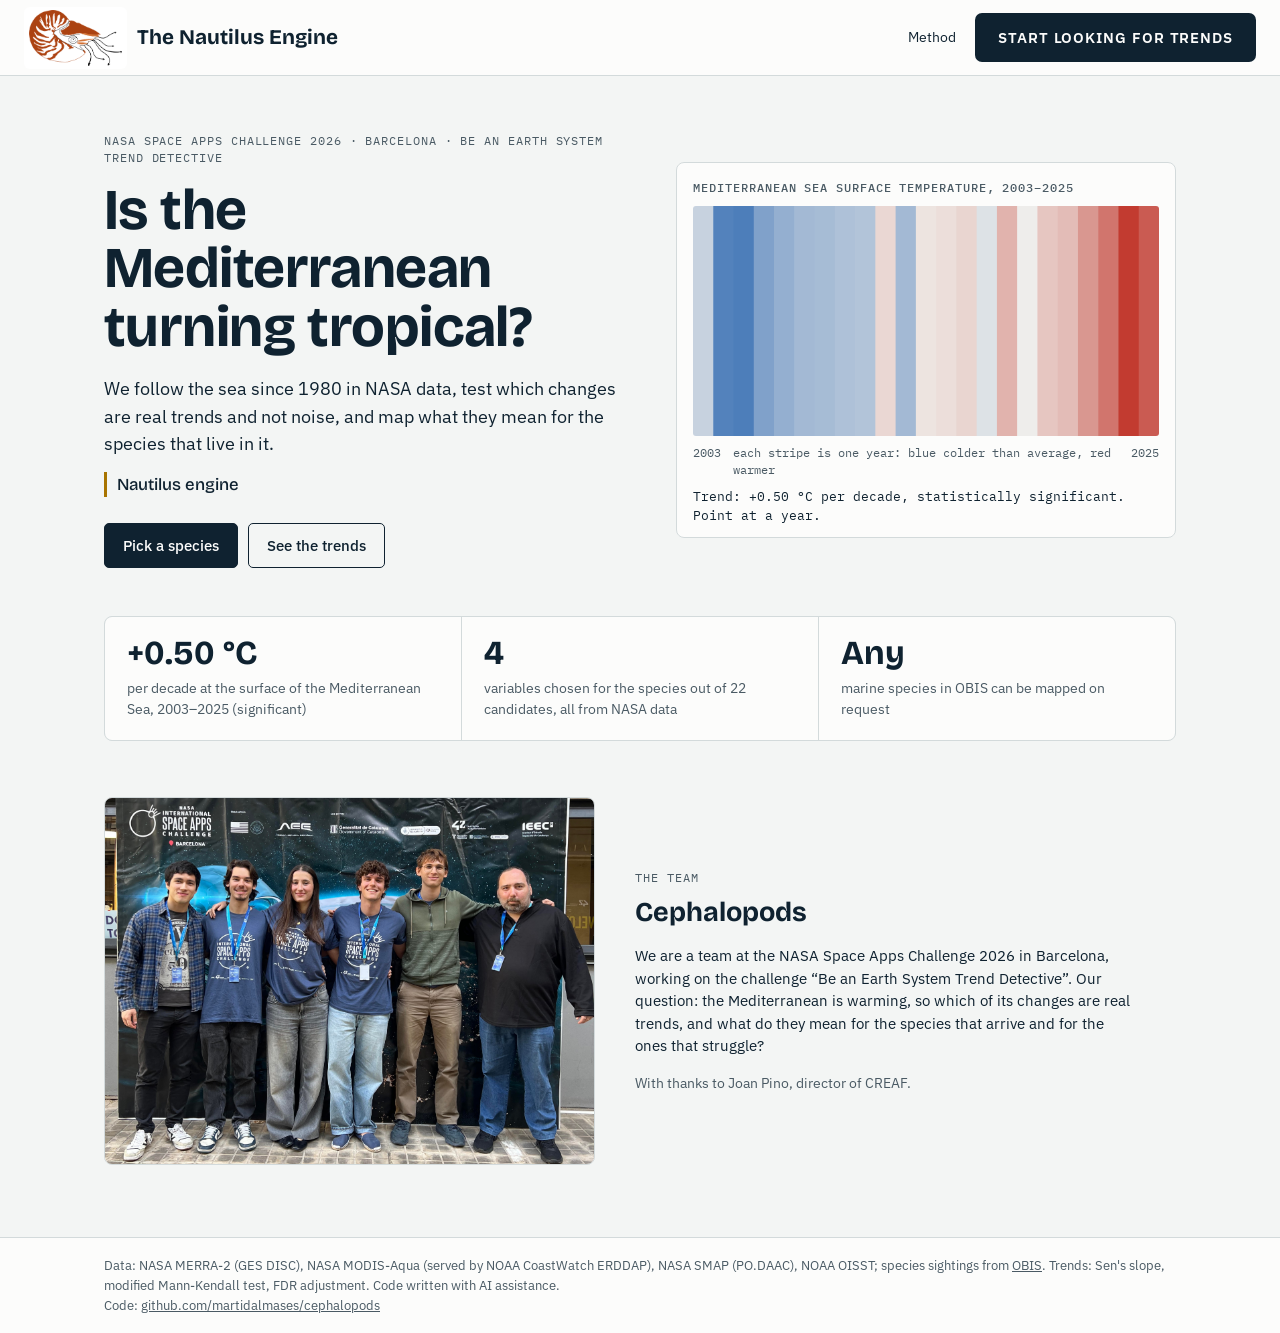
==== commit 22824890: "Species on the four variables from 2003 for everything (maps, trends, indicators), no layer choice; " ====
--- a/trend-detective/index.html
+++ b/trend-detective/index.html
@@ -12,7 +12,7 @@
 <link rel="preconnect" href="https://fonts.googleapis.com">
 <link href="https://fonts.googleapis.com/css2?family=Bricolage+Grotesque:opsz,wght@12..96,500;12..96,700&family=IBM+Plex+Sans:wght@400;500;600&family=IBM+Plex+Mono:wght@400;500&display=swap" rel="stylesheet">
 <link rel="stylesheet" href="style.css?v=5">
-<link rel="stylesheet" href="site.css?v=3">
+<link rel="stylesheet" href="site.css?v=4">
 </head>
 <body class="doc">
 <header class="top">
@@ -49,52 +49,6 @@
     <div class="fact-tile rise d3"><b id="fact-species">–</b><span id="fact-species-text">species mapped so far; ask for any other</span></div>
   </section>
 
-  <div class="section-head"><h2>Three ways in</h2><p class="fact dim">Each one answers a different question.</p></div>
-  <section class="portals">
-    <a class="portal" href="explore.html">
-      <span class="n">01 · VARIABLES</span>
-      <svg viewBox="0 0 260 96" aria-hidden="true">
-        <g fill="none" stroke="var(--ink)" stroke-width="1.2">
-          <path class="layer l3" d="M48 74 L176 74 L214 54 L86 54 Z" fill="var(--neg)" fill-opacity=".55"/>
-          <path class="layer l2" d="M48 56 L176 56 L214 36 L86 36 Z" fill="var(--mid)"/>
-          <path class="layer l1" d="M48 38 L176 38 L214 18 L86 18 Z" fill="var(--pos)" fill-opacity=".6"/>
-        </g>
-      </svg>
-      <h3>What is changing in the sea?</h3>
-      <p>Every variable on its own, for the world ocean and the Mediterranean: maps stacked by year, the trend of each place and whether it is significant.</p>
-      <ul><li>temperature</li><li>marine heatwaves</li><li>chlorophyll</li><li>salinity</li><li>wind</li><li>heat fluxes</li></ul>
-      <span class="go">Open the variables</span>
-    </a>
-    <a class="portal species" href="explore.html#species">
-      <span class="n">02 · SPECIES</span>
-      <svg viewBox="0 0 260 96" aria-hidden="true">
-        <path d="M18 60 C40 30 74 44 96 34 C128 20 150 34 176 30 C206 26 232 40 244 58 C228 78 196 70 170 76 C140 84 112 70 84 76 C58 82 34 78 18 60 Z" fill="var(--neg)" fill-opacity=".28" stroke="var(--ink)" stroke-width="1.2"/>
-        <path d="M70 58 C96 44 132 50 160 46 C186 44 206 50 216 58 C196 68 168 62 146 66 C120 70 92 66 70 58 Z" fill="var(--neg)" fill-opacity=".6"/>
-        <g fill="var(--probe)"><circle class="pulse" cx="104" cy="56" r="4"/><circle cx="150" cy="54" r="3"/><circle cx="188" cy="58" r="3"/></g>
-        <path d="M24 40 L236 40" stroke="var(--probe)" stroke-width="1.2" stroke-dasharray="5 4"/>
-      </svg>
-      <h3>Where can a species live?</h3>
-      <p>Choose any marine species. We read where it has been seen in the world, work out the conditions it lives in, and map where the Mediterranean suits it, year by year.</p>
-      <ul><li>suitable area</li><li>poleward limit</li><li>thermal tolerance</li></ul>
-      <span class="go">Open the species</span>
-    </a>
-    <a class="portal" href="method.html">
-      <span class="n">03 · METHOD</span>
-      <svg viewBox="0 0 260 96" aria-hidden="true">
-        <g fill="var(--ink-2)">
-          <g class="drop"><rect x="20" y="14" width="10" height="10" rx="2"/><rect x="36" y="14" width="10" height="10" rx="2"/><rect x="52" y="14" width="10" height="10" rx="2"/><rect x="68" y="14" width="10" height="10" rx="2"/><rect x="84" y="14" width="10" height="10" rx="2"/><rect x="100" y="14" width="10" height="10" rx="2"/>
-          <rect x="20" y="30" width="10" height="10" rx="2"/><rect x="36" y="30" width="10" height="10" rx="2"/><rect x="52" y="30" width="10" height="10" rx="2"/><rect x="68" y="30" width="10" height="10" rx="2"/><rect x="84" y="30" width="10" height="10" rx="2"/><rect x="100" y="30" width="10" height="10" rx="2"/>
-          <rect x="20" y="46" width="10" height="10" rx="2"/><rect x="36" y="46" width="10" height="10" rx="2"/><rect x="52" y="46" width="10" height="10" rx="2"/><rect x="68" y="46" width="10" height="10" rx="2"/><rect x="84" y="46" width="10" height="10" rx="2"/><rect x="100" y="46" width="10" height="10" rx="2"/></g>
-        </g>
-        <path d="M124 48 L156 48" stroke="var(--ink)" stroke-width="1.2" fill="none"/><path d="M150 42 L158 48 L150 54" stroke="var(--ink)" stroke-width="1.2" fill="none"/>
-        <g><rect x="172" y="26" width="18" height="18" rx="3" fill="var(--neg)"/><rect x="196" y="26" width="18" height="18" rx="3" fill="var(--pos)"/><rect x="172" y="50" width="18" height="18" rx="3" fill="var(--probe)"/><rect x="196" y="50" width="18" height="18" rx="3" fill="#3a9e6e"/></g>
-      </svg>
-      <h3>Why these four variables?</h3>
-      <p>We started from 22 candidates. The article walks through the tests that left four, what is solid and what is our judgement, with every figure reproducible.</p>
-      <ul><li>trends</li><li>redundancy</li><li>species models</li><li>transfer tests</li></ul>
-      <span class="go">Read the method</span>
-    </a>
-  </section>
 
   <section class="team" id="team">
     <div class="team-photo"><img class="mark" src="logo.png" alt=""><img class="photo" id="team-photo" alt="The team" hidden></div>
@@ -103,6 +57,7 @@
       <h2 id="team-name">Who we are</h2>
       <p id="team-intro">&nbsp;</p>
       <ul class="members" id="team-members" hidden></ul>
+      <p class="thanks">With thanks to Joan Pino, director of CREAF.</p>
     </div>
   </section>
 </main>
--- a/trend-detective/site.css
+++ b/trend-detective/site.css
@@ -136,3 +136,4 @@
 .top nav a.start{background:var(--ink);color:var(--sheet);text-transform:uppercase;letter-spacing:.06em;font-weight:600;font-size:.95rem;padding:12px 22px;border-radius:7px}
 .top nav a.start:hover{background:#0e6f6a;border-color:#0e6f6a}
 @media (max-width:520px){.top nav a.start{padding:8px 12px;font-size:.78rem}}
+.team .thanks{margin-top:14px;font-size:.9rem;color:var(--ink-2)}
